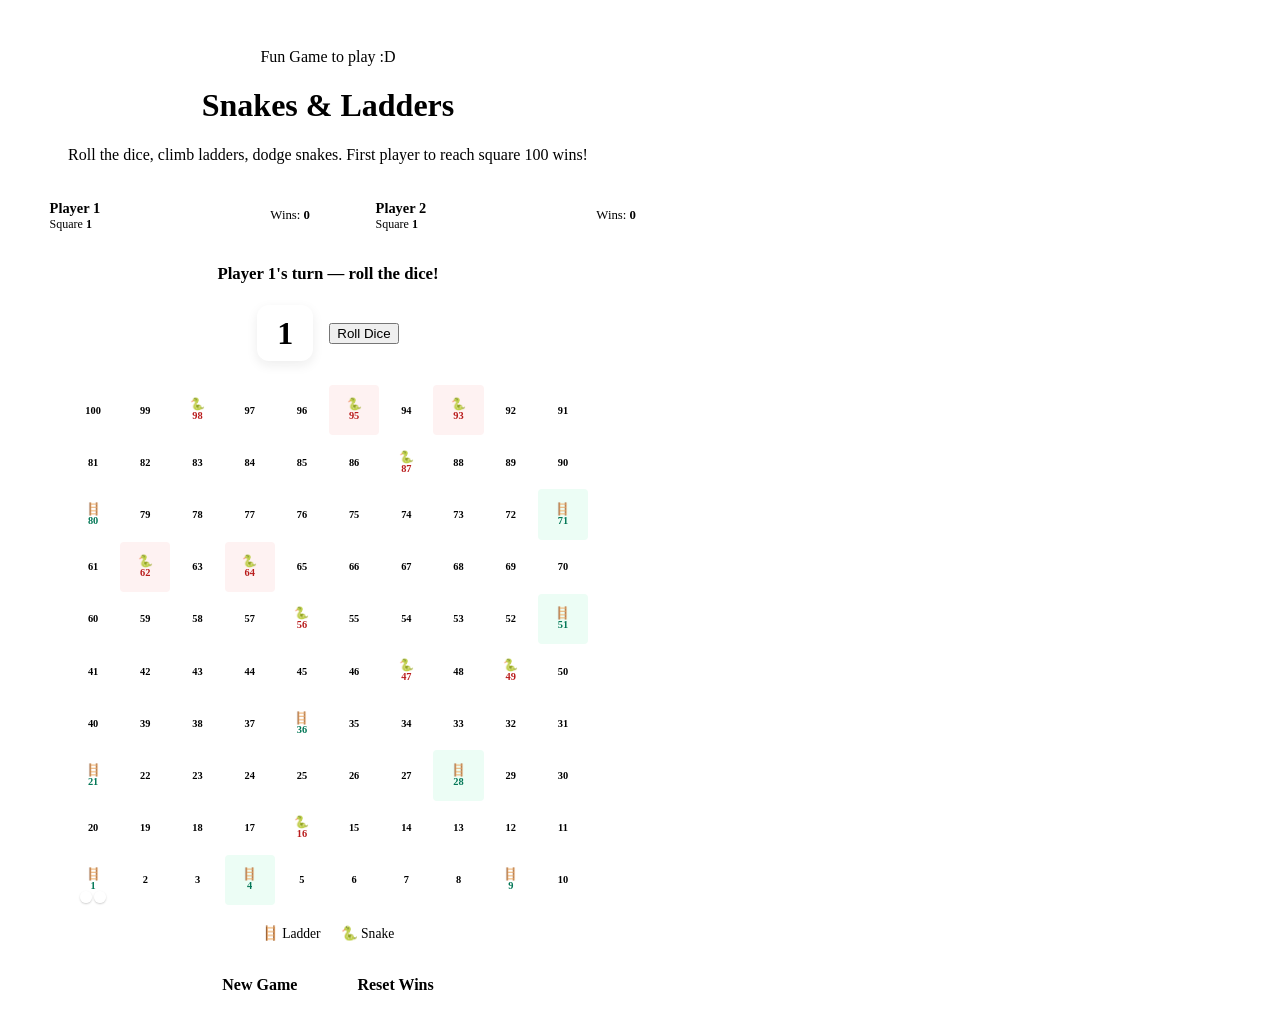
==== snake-ladder.html @ 95a8d583 "Add Snakes & Ladders game" ====
<!DOCTYPE html>
<html lang="en">
<head>
  <meta charset="UTF-8" />
  <meta name="viewport" content="width=device-width, initial-scale=1.0" />
  <title>Snakes &amp; Ladders</title>
  <link rel="preconnect" href="https://fonts.googleapis.com" />
  <link rel="preconnect" href="https://fonts.gstatic.com" crossorigin />
  <link href="https://fonts.googleapis.com/css2?family=DM+Sans:ital,opsz,wght@0,9..40,400;0,9..40,500;0,9..40,600;0,9..40,700&family=Fraunces:opsz,wght@9..144,600;9..144,700&display=swap" rel="stylesheet" />
  <link rel="stylesheet" href="style.css" />
  <link rel="stylesheet" href="snake-ladder.css" />
</head>
<body>
  <div class="container snl-container">
    <header class="snl-header">
      <p class="hero-eyebrow">Fun Game to play :D</p>
      <h1>Snakes &amp; Ladders</h1>
      <p class="hero-lead">Roll the dice, climb ladders, dodge snakes. First player to reach square 100 wins!</p>
    </header>

    <section class="card snl-game" aria-labelledby="snl-status">
      <!-- Player info + wins -->
      <div class="snl-players">
        <div class="snl-player snl-player--1 snl-player--active" id="player-1-panel">
          <span class="snl-player-token" aria-hidden="true"></span>
          <div>
            <span class="snl-player-name">Player 1</span>
            <span class="snl-player-pos">Square <strong id="pos-1">1</strong></span>
          </div>
          <span class="snl-player-wins">Wins: <strong id="wins-1">0</strong></span>
        </div>
        <div class="snl-player snl-player--2" id="player-2-panel">
          <span class="snl-player-token" aria-hidden="true"></span>
          <div>
            <span class="snl-player-name">Player 2</span>
            <span class="snl-player-pos">Square <strong id="pos-2">1</strong></span>
          </div>
          <span class="snl-player-wins">Wins: <strong id="wins-2">0</strong></span>
        </div>
      </div>

      <p class="snl-status" id="snl-status" aria-live="polite">Player 1's turn — roll the dice!</p>

      <!-- Dice + roll button -->
      <div class="snl-dice-area">
        <div class="snl-dice" id="dice" aria-label="Dice showing 1">1</div>
        <button type="button" class="button" id="roll-btn">Roll Dice</button>
      </div>

      <!-- Board cells are built by JavaScript (100 squares) -->
      <div class="snl-board-wrap">
        <div class="snl-board" id="board" role="grid" aria-label="Snakes and ladders board"></div>
      </div>

      <div class="snl-legend">
        <span class="snl-legend-item snl-legend-item--ladder">🪜 Ladder</span>
        <span class="snl-legend-item snl-legend-item--snake">🐍 Snake</span>
      </div>

      <div class="snl-actions">
        <button type="button" class="snl-btn-secondary" id="new-game">New Game</button>
        <button type="button" class="snl-btn-secondary" id="reset-wins">Reset Wins</button>
      </div>
    </section>
  </div>

  <script src="snake-ladder.js"></script>
</body>
</html>
---- snake-ladder.css ----
/* Snakes & Ladders — game-specific styles */

.snl-container {
  max-width: 640px;
}

.snl-header {
  text-align: center;
  padding: 1.5rem 1rem 0.5rem;
}

.snl-back {
  display: inline-block;
  margin-bottom: 1rem;
  font-size: 0.9rem;
  font-weight: 600;
}

.snl-game {
  text-align: center;
}

/* Player panels */
.snl-players {
  display: grid;
  grid-template-columns: 1fr 1fr;
  gap: 0.75rem;
  margin-bottom: 1.25rem;
}

.snl-player {
  display: flex;
  align-items: center;
  gap: 0.6rem;
  padding: 0.75rem;
  border-radius: var(--radius);
  border: 2px solid var(--border);
  background: var(--surface-muted);
  text-align: left;
  transition: border-color 0.2s ease, box-shadow 0.2s ease;
}

.snl-player--active {
  border-color: var(--accent);
  box-shadow: 0 0 0 3px var(--accent-soft);
}

.snl-player-token {
  width: 1.25rem;
  height: 1.25rem;
  border-radius: 50%;
  flex-shrink: 0;
}

.snl-player--1 .snl-player-token {
  background: var(--accent);
}

.snl-player--2 .snl-player-token {
  background: var(--sage);
}

.snl-player-name {
  display: block;
  font-weight: 700;
  font-size: 0.9rem;
}

.snl-player-pos {
  display: block;
  font-size: 0.75rem;
  color: var(--text-muted);
}

.snl-player-wins {
  margin-left: auto;
  font-size: 0.8rem;
  color: var(--text-muted);
}

.snl-status {
  margin-bottom: 1rem;
  font-size: 1.05rem;
  font-weight: 600;
  min-height: 1.5em;
}

/* Dice */
.snl-dice-area {
  display: flex;
  align-items: center;
  justify-content: center;
  gap: 1rem;
  margin-bottom: 1.25rem;
}

.snl-dice {
  width: 3.5rem;
  height: 3.5rem;
  display: flex;
  align-items: center;
  justify-content: center;
  font-family: var(--font-display);
  font-size: 2rem;
  font-weight: 700;
  background: var(--surface);
  border: 2px solid var(--border);
  border-radius: 12px;
  box-shadow: 0 4px 12px rgba(28, 25, 23, 0.08);
  transition: transform 0.15s ease;
}

.snl-dice--rolling {
  animation: snl-shake 0.4s ease;
}

@keyframes snl-shake {
  0%,
  100% {
    transform: rotate(0deg);
  }
  25% {
    transform: rotate(-8deg) scale(1.05);
  }
  75% {
    transform: rotate(8deg) scale(1.05);
  }
}

.snl-dice-area .button {
  margin-top: 0;
}

.snl-dice-area .button:disabled {
  opacity: 0.55;
  cursor: not-allowed;
  transform: none;
  box-shadow: none;
}

/* 10×10 board */
.snl-board-wrap {
  overflow-x: auto;
  margin-bottom: 1rem;
}

.snl-board {
  display: grid;
  grid-template-columns: repeat(10, 1fr);
  gap: 2px;
  min-width: 280px;
  max-width: 520px;
  margin: 0 auto;
  padding: 4px;
  background: var(--border);
  border-radius: var(--radius);
}

.snl-cell {
  position: relative;
  aspect-ratio: 1;
  display: flex;
  flex-direction: column;
  align-items: center;
  justify-content: center;
  font-size: clamp(0.45rem, 2vw, 0.65rem);
  font-weight: 600;
  background: var(--surface-muted);
  border-radius: 4px;
  color: var(--text-muted);
}

.snl-cell:nth-child(odd) {
  background: var(--surface);
}

/* Start and finish squares */
.snl-cell--start {
  background: var(--accent-soft);
}

.snl-cell--finish {
  background: var(--sage-soft);
  font-weight: 700;
  color: var(--sage);
}

/* Ladder bottom (climb up) and snake head (slide down) */
.snl-cell--ladder {
  background: #ecfdf5;
  color: #047857;
}

.snl-cell--snake {
  background: #fef2f2;
  color: #b91c1c;
}

.snl-cell-icon {
  font-size: clamp(0.55rem, 2.2vw, 0.75rem);
  line-height: 1;
}

.snl-cell-num {
  line-height: 1.1;
}

/* Player tokens sitting on a cell */
.snl-tokens {
  position: absolute;
  bottom: 2px;
  display: flex;
  gap: 2px;
}

.snl-token {
  width: clamp(6px, 1.8vw, 10px);
  height: clamp(6px, 1.8vw, 10px);
  border-radius: 50%;
  border: 1px solid rgba(255, 255, 255, 0.8);
  box-shadow: 0 1px 2px rgba(0, 0, 0, 0.2);
}

.snl-token--1 {
  background: var(--accent);
}

.snl-token--2 {
  background: var(--sage);
}

.snl-token--moving {
  animation: snl-bounce 0.2s ease;
}

@keyframes snl-bounce {
  50% {
    transform: translateY(-3px);
  }
}

.snl-legend {
  display: flex;
  justify-content: center;
  gap: 1.25rem;
  margin-bottom: 1.25rem;
  font-size: 0.85rem;
  color: var(--text-muted);
}

.snl-actions {
  display: flex;
  flex-wrap: wrap;
  justify-content: center;
  gap: 0.75rem;
}

.snl-btn-secondary {
  padding: 0.85rem 1.5rem;
  font-family: inherit;
  font-size: 1rem;
  font-weight: 600;
  color: var(--text-muted);
  background: var(--surface-muted);
  border: 1px solid var(--border);
  border-radius: 999px;
  cursor: pointer;
  transition: background 0.2s ease, color 0.2s ease;
}

.snl-btn-secondary:hover {
  background: var(--border);
  color: var(--text);
}
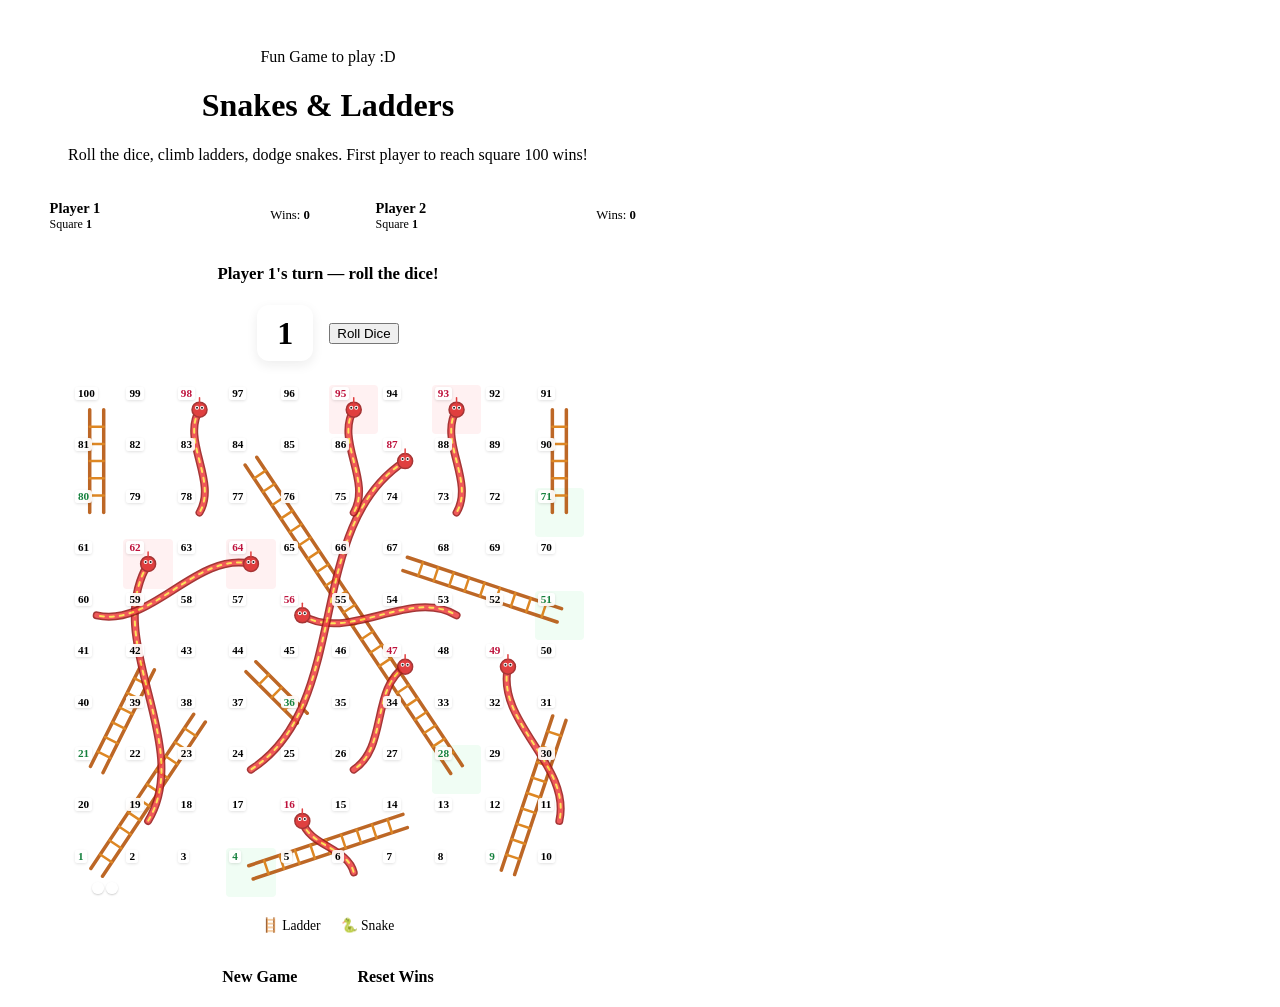
==== commit 83430f7c: "fix(ui): improve snake & ladder board visibility and 2D graphics (#1)" ====
--- a/snake-ladder.html
+++ b/snake-ladder.html
@@ -49,7 +49,10 @@
 
       <!-- Board cells are built by JavaScript (100 squares) -->
       <div class="snl-board-wrap">
-        <div class="snl-board" id="board" role="grid" aria-label="Snakes and ladders board"></div>
+        <div class="snl-board-container">
+          <div class="snl-board" id="board" role="grid" aria-label="Snakes and ladders board"></div>
+          <svg class="snl-board-svg" id="board-svg" aria-hidden="true"></svg>
+        </div>
       </div>
 
       <div class="snl-legend">
--- a/snake-ladder.css
+++ b/snake-ladder.css
@@ -144,18 +144,96 @@
   margin-bottom: 1rem;
 }
 
+.snl-board-container {
+  position: relative;
+  min-width: 280px;
+  max-width: 520px;
+  margin: 0 auto;
+}
+
 .snl-board {
   display: grid;
   grid-template-columns: repeat(10, 1fr);
   gap: 2px;
-  min-width: 280px;
-  max-width: 520px;
-  margin: 0 auto;
   padding: 4px;
   background: var(--border);
   border-radius: var(--radius);
 }
 
+.snl-board-svg {
+  position: absolute;
+  top: 0;
+  left: 0;
+  width: 100%;
+  height: 100%;
+  pointer-events: none;
+  z-index: 5;
+  overflow: visible;
+}
+
+/* SVG Traditional Element Styles */
+.snl-svg-group {
+  transition: opacity 0.2s ease, transform 0.2s ease;
+  opacity: 0.88;
+}
+
+.snl-svg-group:hover,
+.snl-svg-group--active {
+  opacity: 1 !important;
+  filter: drop-shadow(0 4px 10px rgba(0, 0, 0, 0.35));
+}
+
+.snl-ladder-rail {
+  stroke: #b45309;
+  stroke-width: 3.5;
+  stroke-linecap: round;
+}
+
+.snl-ladder-rung {
+  stroke: #d97706;
+  stroke-width: 2.5;
+  stroke-linecap: round;
+}
+
+.snl-snake-body-under {
+  fill: none;
+  stroke: #991b1b;
+  stroke-linecap: round;
+}
+
+.snl-snake-body {
+  fill: none;
+  stroke: #ef4444;
+  stroke-linecap: round;
+}
+
+.snl-snake-pattern {
+  fill: none;
+  stroke: #fde047;
+  stroke-dasharray: 4 6;
+  stroke-linecap: round;
+}
+
+.snl-snake-head {
+  fill: #dc2626;
+  stroke: #991b1b;
+  stroke-width: 1.5;
+}
+
+.snl-snake-eye {
+  fill: #ffffff;
+}
+
+.snl-snake-pupil {
+  fill: #000000;
+}
+
+.snl-snake-tongue {
+  stroke: #dc2626;
+  stroke-width: 1.5;
+  stroke-linecap: round;
+}
+
 .snl-cell {
   position: relative;
   aspect-ratio: 1;
@@ -163,11 +241,14 @@
   flex-direction: column;
   align-items: center;
   justify-content: center;
-  font-size: clamp(0.45rem, 2vw, 0.65rem);
-  font-weight: 600;
+  font-size: clamp(0.55rem, 2.2vw, 0.75rem);
+  font-weight: 700;
   background: var(--surface-muted);
   border-radius: 4px;
   color: var(--text-muted);
+  transition: transform 0.15s ease, box-shadow 0.15s ease;
+  cursor: default;
+  user-select: none;
 }
 
 .snl-cell:nth-child(odd) {
@@ -177,23 +258,68 @@
 /* Start and finish squares */
 .snl-cell--start {
   background: var(--accent-soft);
+  color: var(--accent);
 }
 
 .snl-cell--finish {
   background: var(--sage-soft);
-  font-weight: 700;
+  font-weight: 800;
   color: var(--sage);
 }
 
 /* Ladder bottom (climb up) and snake head (slide down) */
 .snl-cell--ladder {
-  background: #ecfdf5;
-  color: #047857;
+  background: #f0fdf4;
+  color: #15803d;
+  cursor: pointer;
 }
 
 .snl-cell--snake {
-  background: #fef2f2;
-  color: #b91c1c;
+  background: #fff1f2;
+  color: #be123c;
+  cursor: pointer;
+}
+
+.snl-cell-badge {
+  font-size: clamp(0.4rem, 1.5vw, 0.55rem);
+  font-weight: 700;
+  padding: 1px 3px;
+  border-radius: 4px;
+  margin-top: 1px;
+  line-height: 1;
+}
+
+.snl-cell-badge--ladder {
+  background: #d1fae5;
+  color: #065f46;
+}
+
+.snl-cell-badge--snake {
+  background: #fee2e2;
+  color: #991b1b;
+}
+
+/* Cell hover glow effects */
+.snl-cell--hover-source {
+  transform: scale(1.1);
+  z-index: 10;
+  box-shadow: 0 0 0 3px #10b981, 0 4px 12px rgba(16, 185, 129, 0.3);
+}
+
+.snl-cell--snake.snl-cell--hover-source {
+  box-shadow: 0 0 0 3px #ef4444, 0 4px 12px rgba(239, 68, 68, 0.3);
+}
+
+.snl-cell--hover-target {
+  transform: scale(1.1);
+  z-index: 10;
+  box-shadow: 0 0 0 3px #f59e0b, 0 4px 12px rgba(245, 158, 11, 0.4);
+  animation: snl-target-pulse 0.8s infinite alternate ease-in-out;
+}
+
+@keyframes snl-target-pulse {
+  0% { transform: scale(1.08); }
+  100% { transform: scale(1.15); }
 }
 
 .snl-cell-icon {
@@ -202,13 +328,28 @@
 }
 
 .snl-cell-num {
-  line-height: 1.1;
+  position: absolute;
+  top: 2px;
+  left: 3px;
+  z-index: 15;
+  font-size: clamp(0.5rem, 1.8vw, 0.7rem);
+  font-weight: 700;
+  color: var(--text);
+  background: rgba(255, 255, 255, 0.9);
+  backdrop-filter: blur(2px);
+  padding: 0px 3px;
+  border-radius: 3px;
+  line-height: 1.15;
+  box-shadow: 0 1px 3px rgba(0, 0, 0, 0.12);
+  pointer-events: none;
 }
 
 /* Player tokens sitting on a cell */
 .snl-tokens {
   position: absolute;
-  bottom: 2px;
+  bottom: 3px;
+  right: 3px;
+  z-index: 20;
   display: flex;
   gap: 2px;
 }
